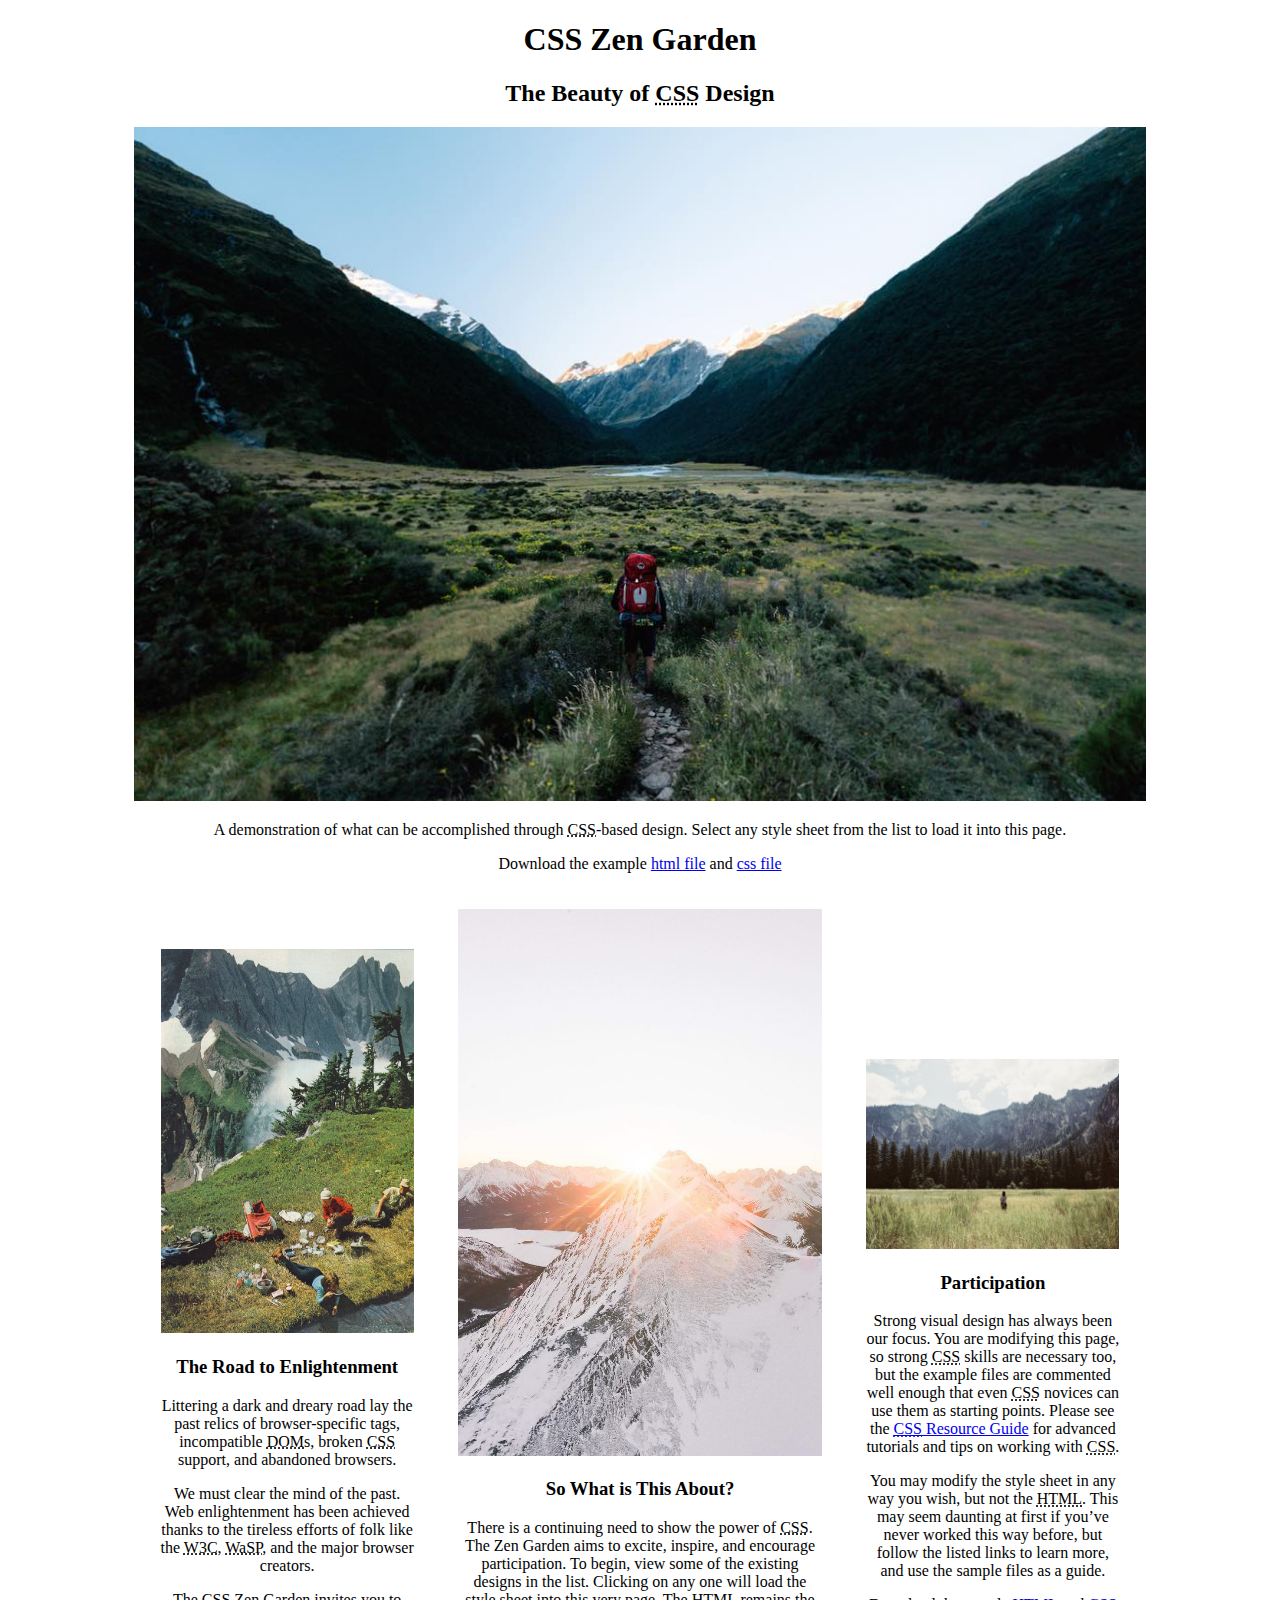
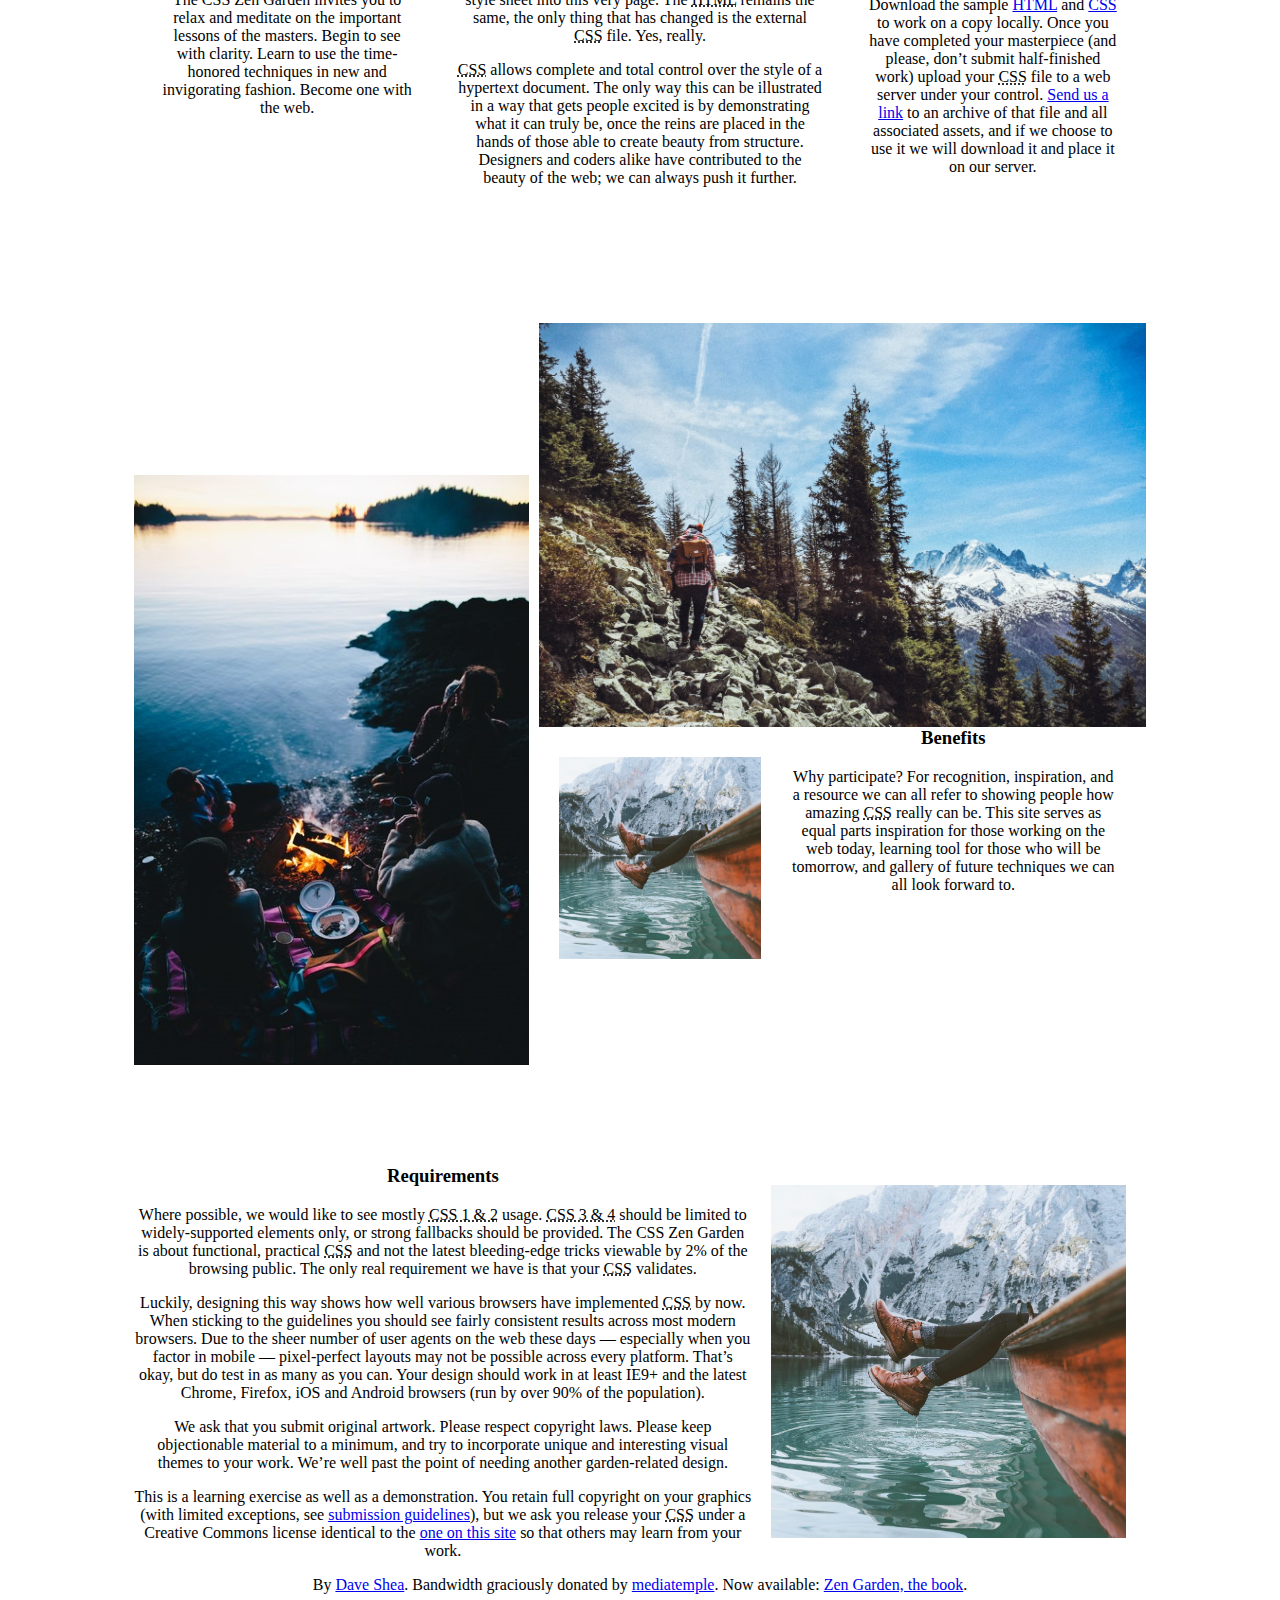
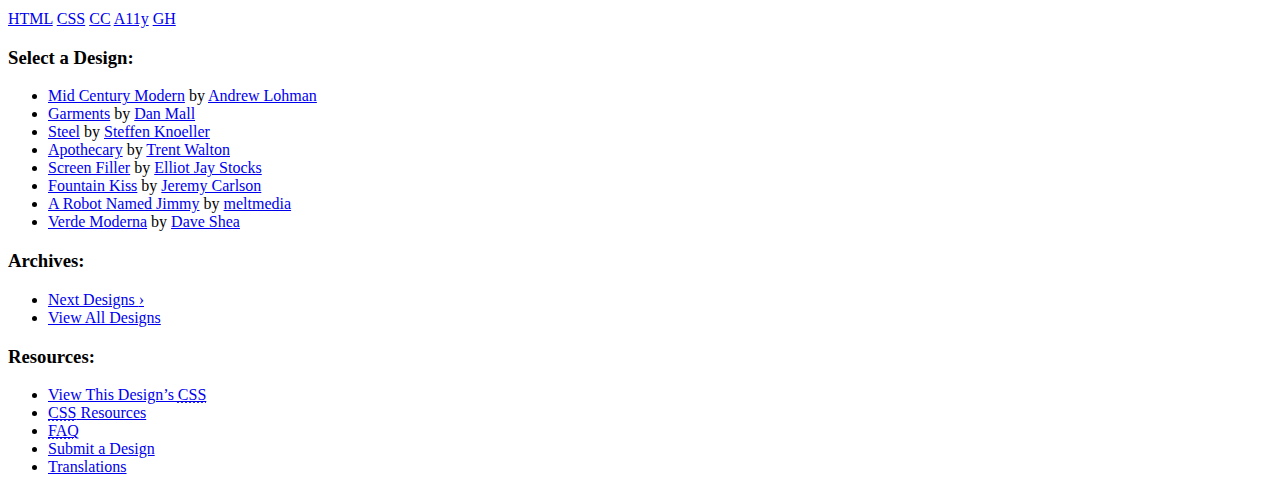
==== index (3).html @ f0971a2b "Redoing outline" ====
<!DOCTYPE html>
<html lang="en">
<head>
	<meta charset="utf-8">
	<title>CSS Zen Garden: The Beauty of CSS Design</title>

	<link rel="stylesheet" media="screen" href="style.css?v=8may2013">
	<link rel="alternate" type="application/rss+xml" title="RSS" href="http://www.csszengarden.com/zengarden.xml">

	<meta name="viewport" content="width=device-width, initial-scale=1.0">
	<meta name="author" content="Dave Shea">
	<meta name="description" content="A demonstration of what can be accomplished visually through CSS-based design.">
	<meta name="robots" content="all">


	<!--[if lt IE 9]>
	<script src="script/html5shiv.js"></script>
	<![endif]-->
</head>

<!--



	View source is a feature, not a bug. Thanks for your curiosity and
	interest in participating!

	Here are the submission guidelines for the new and improved csszengarden.com:

	- CSS3? Of course! Prefix for ALL browsers where necessary.
	- go responsive; test your layout at multiple screen sizes.
	- your browser testing baseline: IE9+, recent Chrome/Firefox/Safari, and iOS/Android
	- Graceful degradation is acceptable, and in fact highly encouraged.
	- use classes for styling. Don't use ids.
	- web fonts are cool, just make sure you have a license to share the files. Hosted
	  services that are applied via the CSS file (ie. Google Fonts) will work fine, but
	  most that require custom HTML won't. TypeKit is supported, see the readme on this
	  page for usage instructions: https://github.com/mezzoblue/csszengarden.com/

	And a few tips on building your CSS file:

	- use :first-child, :last-child and :nth-child to get at non-classed elements
	- use ::before and ::after to create pseudo-elements for extra styling
	- use multiple background images to apply as many as you need to any element
	- use the Kellum Method for image replacement, if still needed. http://goo.gl/GXxdI
	- don't rely on the extra divs at the bottom. Use ::before and ::after instead.


-->

<body id="css-zen-garden">
<div class="page-wrapper">


		<header role="banner">

			<h1>CSS Zen Garden</h1>
			<h2>The Beauty of <abbr title="Cascading Style Sheets">CSS</abbr> Design</h2>
			<img src="Assets/hero.jpg">
		</header>

		<div class="summary" id="zen-summary" role="article">
			<p>A demonstration of what can be accomplished through <abbr title="Cascading Style Sheets">CSS</abbr>-based design. Select any style sheet from the list to load it into this page.</p>
			<p>Download the example <a href="/examples/index" title="This page's source HTML code, not to be modified.">html file</a> and <a href="/examples/style.css" title="This page's sample CSS, the file you may modify.">css file</a></p>
		</div>

<div class="container">

		<div class="preamble" id="zen-preamble" role="article">
			<img src="Assets/img1.jpg">
			<h3>The Road to Enlightenment</h3>
			<p>Littering a dark and dreary road lay the past relics of browser-specific tags, incompatible <abbr title="Document Object Model">DOM</abbr>s, broken <abbr title="Cascading Style Sheets">CSS</abbr> support, and abandoned browsers.</p>
			<p>We must clear the mind of the past. Web enlightenment has been achieved thanks to the tireless efforts of folk like the <abbr title="World Wide Web Consortium">W3C</abbr>, <abbr title="Web Standards Project">WaSP</abbr>, and the major browser creators.</p>
			<p>The CSS Zen Garden invites you to relax and meditate on the important lessons of the masters. Begin to see with clarity. Learn to use the time-honored techniques in new and invigorating fashion. Become one with the web.</p>
		</div>

		<div class="explanation" id="zen-explanation" role="article">
			<img src="Assets/mount.jpg">
			<h3>So What is This About?</h3>
			<p>There is a continuing need to show the power of <abbr title="Cascading Style Sheets">CSS</abbr>. The Zen Garden aims to excite, inspire, and encourage participation. To begin, view some of the existing designs in the list. Clicking on any one will load the style sheet into this very page. The <abbr title="HyperText Markup Language">HTML</abbr> remains the same, the only thing that has changed is the external <abbr title="Cascading Style Sheets">CSS</abbr> file. Yes, really.</p>
			<p><abbr title="Cascading Style Sheets">CSS</abbr> allows complete and total control over the style of a hypertext document. The only way this can be illustrated in a way that gets people excited is by demonstrating what it can truly be, once the reins are placed in the hands of those able to create beauty from structure. Designers and coders alike have contributed to the beauty of the web; we can always push it further.</p>
		</div>

		<div class="participation" id="zen-participation" role="article">
			<img src="Assets/hike3.jpg">
			<h3>Participation</h3>
			<p>Strong visual design has always been our focus. You are modifying this page, so strong <abbr title="Cascading Style Sheets">CSS</abbr> skills are necessary too, but the example files are commented well enough that even <abbr title="Cascading Style Sheets">CSS</abbr> novices can use them as starting points. Please see the <a href="http://www.mezzoblue.com/zengarden/resources/" title="A listing of CSS-related resources"><abbr title="Cascading Style Sheets">CSS</abbr> Resource Guide</a> for advanced tutorials and tips on working with <abbr title="Cascading Style Sheets">CSS</abbr>.</p>
			<p>You may modify the style sheet in any way you wish, but not the <abbr title="HyperText Markup Language">HTML</abbr>. This may seem daunting at first if you&#8217;ve never worked this way before, but follow the listed links to learn more, and use the sample files as a guide.</p>
			<p>Download the sample <a href="/examples/index" title="This page's source HTML code, not to be modified.">HTML</a> and <a href="/examples/style.css" title="This page's sample CSS, the file you may modify.">CSS</a> to work on a copy locally. Once you have completed your masterpiece (and please, don&#8217;t submit half-finished work) upload your <abbr title="Cascading Style Sheets">CSS</abbr> file to a web server under your control. <a href="http://www.mezzoblue.com/zengarden/submit/" title="Use the contact form to send us your CSS file">Send us a link</a> to an archive of that file and all associated assets, and if we choose to use it we will download it and place it on our server.</p>
		</div>

</div>

<div class="cont1">
	<img class= "hike" src="Assets/imghike.jpg">
	<img class="four" src="Assets/image4.jpg">
	<img class="feet" src="Assets/feet.jpg">

		<div class="benefits" id="zen-benefits" role="article">
			<h3>Benefits</h3>
			<p>Why participate? For recognition, inspiration, and a resource we can all refer to showing people how amazing <abbr title="Cascading Style Sheets">CSS</abbr> really can be. This site serves as equal parts inspiration for those working on the web today, learning tool for those who will be tomorrow, and gallery of future techniques we can all look forward to.</p>
		</div>
</div



<div class="cont2"

		<div class="requirements" id="zen-requirements" role="article">
			<img class="feets" src="Assets/feet.jpg">
			<h3>Requirements</h3>
			<p>Where possible, we would like to see mostly <abbr title="Cascading Style Sheets, levels 1 and 2">CSS 1 &amp; 2</abbr> usage. <abbr title="Cascading Style Sheets, levels 3 and 4">CSS 3 &amp; 4</abbr> should be limited to widely-supported elements only, or strong fallbacks should be provided. The CSS Zen Garden is about functional, practical <abbr title="Cascading Style Sheets">CSS</abbr> and not the latest bleeding-edge tricks viewable by 2% of the browsing public. The only real requirement we have is that your <abbr title="Cascading Style Sheets">CSS</abbr> validates.</p>
			<p>Luckily, designing this way shows how well various browsers have implemented <abbr title="Cascading Style Sheets">CSS</abbr> by now. When sticking to the guidelines you should see fairly consistent results across most modern browsers. Due to the sheer number of user agents on the web these days &#8212; especially when you factor in mobile &#8212; pixel-perfect layouts may not be possible across every platform. That&#8217;s okay, but do test in as many as you can. Your design should work in at least IE9+ and the latest Chrome, Firefox, iOS and Android browsers (run by over 90% of the population).</p>
			<p>We ask that you submit original artwork. Please respect copyright laws. Please keep objectionable material to a minimum, and try to incorporate unique and interesting visual themes to your work. We&#8217;re well past the point of needing another garden-related design.</p>
			<p>This is a learning exercise as well as a demonstration. You retain full copyright on your graphics (with limited exceptions, see <a href="http://www.mezzoblue.com/zengarden/submit/guidelines/">submission guidelines</a>), but we ask you release your <abbr title="Cascading Style Sheets">CSS</abbr> under a Creative Commons license identical to the <a href="http://creativecommons.org/licenses/by-nc-sa/3.0/" title="View the Zen Garden's license information.">one on this site</a> so that others may learn from your work.</p>
			<p role="contentinfo">By <a href="http://www.mezzoblue.com/">Dave Shea</a>. Bandwidth graciously donated by <a href="http://www.mediatemple.net/">mediatemple</a>. Now available: <a href="http://www.amazon.com/exec/obidos/ASIN/0321303474/mezzoblue-20/">Zen Garden, the book</a>.</p>
		</div>
	</div>

		<footer>
			<a href="http://validator.w3.org/check/referer" title="Check the validity of this site&#8217;s HTML" class="zen-validate-html">HTML</a>
			<a href="http://jigsaw.w3.org/css-validator/check/referer" title="Check the validity of this site&#8217;s CSS" class="zen-validate-css">CSS</a>
			<a href="http://creativecommons.org/licenses/by-nc-sa/3.0/" title="View the Creative Commons license of this site: Attribution-NonCommercial-ShareAlike." class="zen-license">CC</a>
			<a href="http://mezzoblue.com/zengarden/faq/#aaa" title="Read about the accessibility of this site" class="zen-accessibility">A11y</a>
			<a href="https://github.com/mezzoblue/csszengarden.com" title="Fork this site on Github" class="zen-github">GH</a>
		</footer>




	<aside class="sidebar" role="complementary">
		<div class="wrapper">

			<div class="design-selection" id="design-selection">
				<h3 class="select">Select a Design:</h3>
				<nav role="navigation">
					<ul>
					<li>
						<a href="/221/" class="design-name">Mid Century Modern</a> by						<a href="http://andrewlohman.com/" class="designer-name">Andrew Lohman</a>
					</li>					<li>
						<a href="/220/" class="design-name">Garments</a> by						<a href="http://danielmall.com/" class="designer-name">Dan Mall</a>
					</li>					<li>
						<a href="/219/" class="design-name">Steel</a> by						<a href="http://steffen-knoeller.de" class="designer-name">Steffen Knoeller</a>
					</li>					<li>
						<a href="/218/" class="design-name">Apothecary</a> by						<a href="http://trentwalton.com" class="designer-name">Trent Walton</a>
					</li>					<li>
						<a href="/217/" class="design-name">Screen Filler</a> by						<a href="http://elliotjaystocks.com/" class="designer-name">Elliot Jay Stocks</a>
					</li>					<li>
						<a href="/216/" class="design-name">Fountain Kiss</a> by						<a href="http://jeremycarlson.com" class="designer-name">Jeremy Carlson</a>
					</li>					<li>
						<a href="/215/" class="design-name">A Robot Named Jimmy</a> by						<a href="http://meltmedia.com/" class="designer-name">meltmedia</a>
					</li>					<li>
						<a href="/214/" class="design-name">Verde Moderna</a> by						<a href="http://www.mezzoblue.com/" class="designer-name">Dave Shea</a>
					</li>					</ul>
				</nav>
			</div>

			<div class="design-archives" id="design-archives">
				<h3 class="archives">Archives:</h3>
				<nav role="navigation">
					<ul>
						<li class="next">
							<a href="/214/page1">
								Next Designs <span class="indicator">&rsaquo;</span>
							</a>
						</li>
						<li class="viewall">
							<a href="http://www.mezzoblue.com/zengarden/alldesigns/" title="View every submission to the Zen Garden.">
								View All Designs							</a>
						</li>
					</ul>
				</nav>
			</div>

			<div class="zen-resources" id="zen-resources">
				<h3 class="resources">Resources:</h3>
				<ul>
					<li class="view-css">
						<a href="style.css" title="View the source CSS file of the currently-viewed design.">
							View This Design&#8217;s <abbr title="Cascading Style Sheets">CSS</abbr>						</a>
					</li>
					<li class="css-resources">
						<a href="http://www.mezzoblue.com/zengarden/resources/" title="Links to great sites with information on using CSS.">
							<abbr title="Cascading Style Sheets">CSS</abbr> Resources						</a>
					</li>
					<li class="zen-faq">
						<a href="http://www.mezzoblue.com/zengarden/faq/" title="A list of Frequently Asked Questions about the Zen Garden.">
							<abbr title="Frequently Asked Questions">FAQ</abbr>						</a>
					</li>
					<li class="zen-submit">
						<a href="http://www.mezzoblue.com/zengarden/submit/" title="Send in your own CSS file.">
							Submit a Design						</a>
					</li>
					<li class="zen-translations">
						<a href="http://www.mezzoblue.com/zengarden/translations/" title="View translated versions of this page.">
							Translations						</a>
					</li>
				</ul>
			</div>
		</div>
	</aside>


</div>

<!--

	These superfluous divs/spans were originally provided as catch-alls to add extra imagery.
	These days we have full ::before and ::after support, favour using those instead.
	These only remain for historical design compatibility. They might go away one day.

-->
<div class="extra1" role="presentation"></div><div class="extra2" role="presentation"></div><div class="extra3" role="presentation"></div>
<div class="extra4" role="presentation"></div><div class="extra5" role="presentation"></div><div class="extra6" role="presentation"></div>

</body>
</html>
---- style.css ----
.page-wrapper{
  width:80%;
  text-align: center;
  margin:auto;
}
*{
  box-sizing: border-box;
}

/*3 photos
*/

.container{
  width:100%;
  margin:auto;

}
img{
  width:100%;
}
#zen-preamble{
  width:29%;
  display: inline-block;
  padding: 20px;
  vertical-align: top;
  margin-top:40px;
  }

#zen-explanation{
  width:40%;
  display: inline-block;
  padding: 20px;
  vertical-align: top;

}
#zen-participation{
  width:29%;
    display: inline-block;
    padding: 20px;
    vertical-align: top;
    margin-top:150px;

}


/*benefits section*/

.cont1{
  max-height:1200px;
  overflow: hidden;
  margin-bottom: 100px;
  margin-top: 100px;
}
.hike{
  width:60%;
  float:right;

}
.feet{
  width:20%;
  margin-right:39%;
  float:left;
  margin:30px;
}

.four{
  float: left;
  width:39%;
  margin-top:15%;
}
.benefits{
margin-right:20%;
margin:30px;


}

/*requirements section*/
.feets{
  width:39%;
  float:right;
  padding:20px;
}
.requirements{
  margin-right: 40%;

}
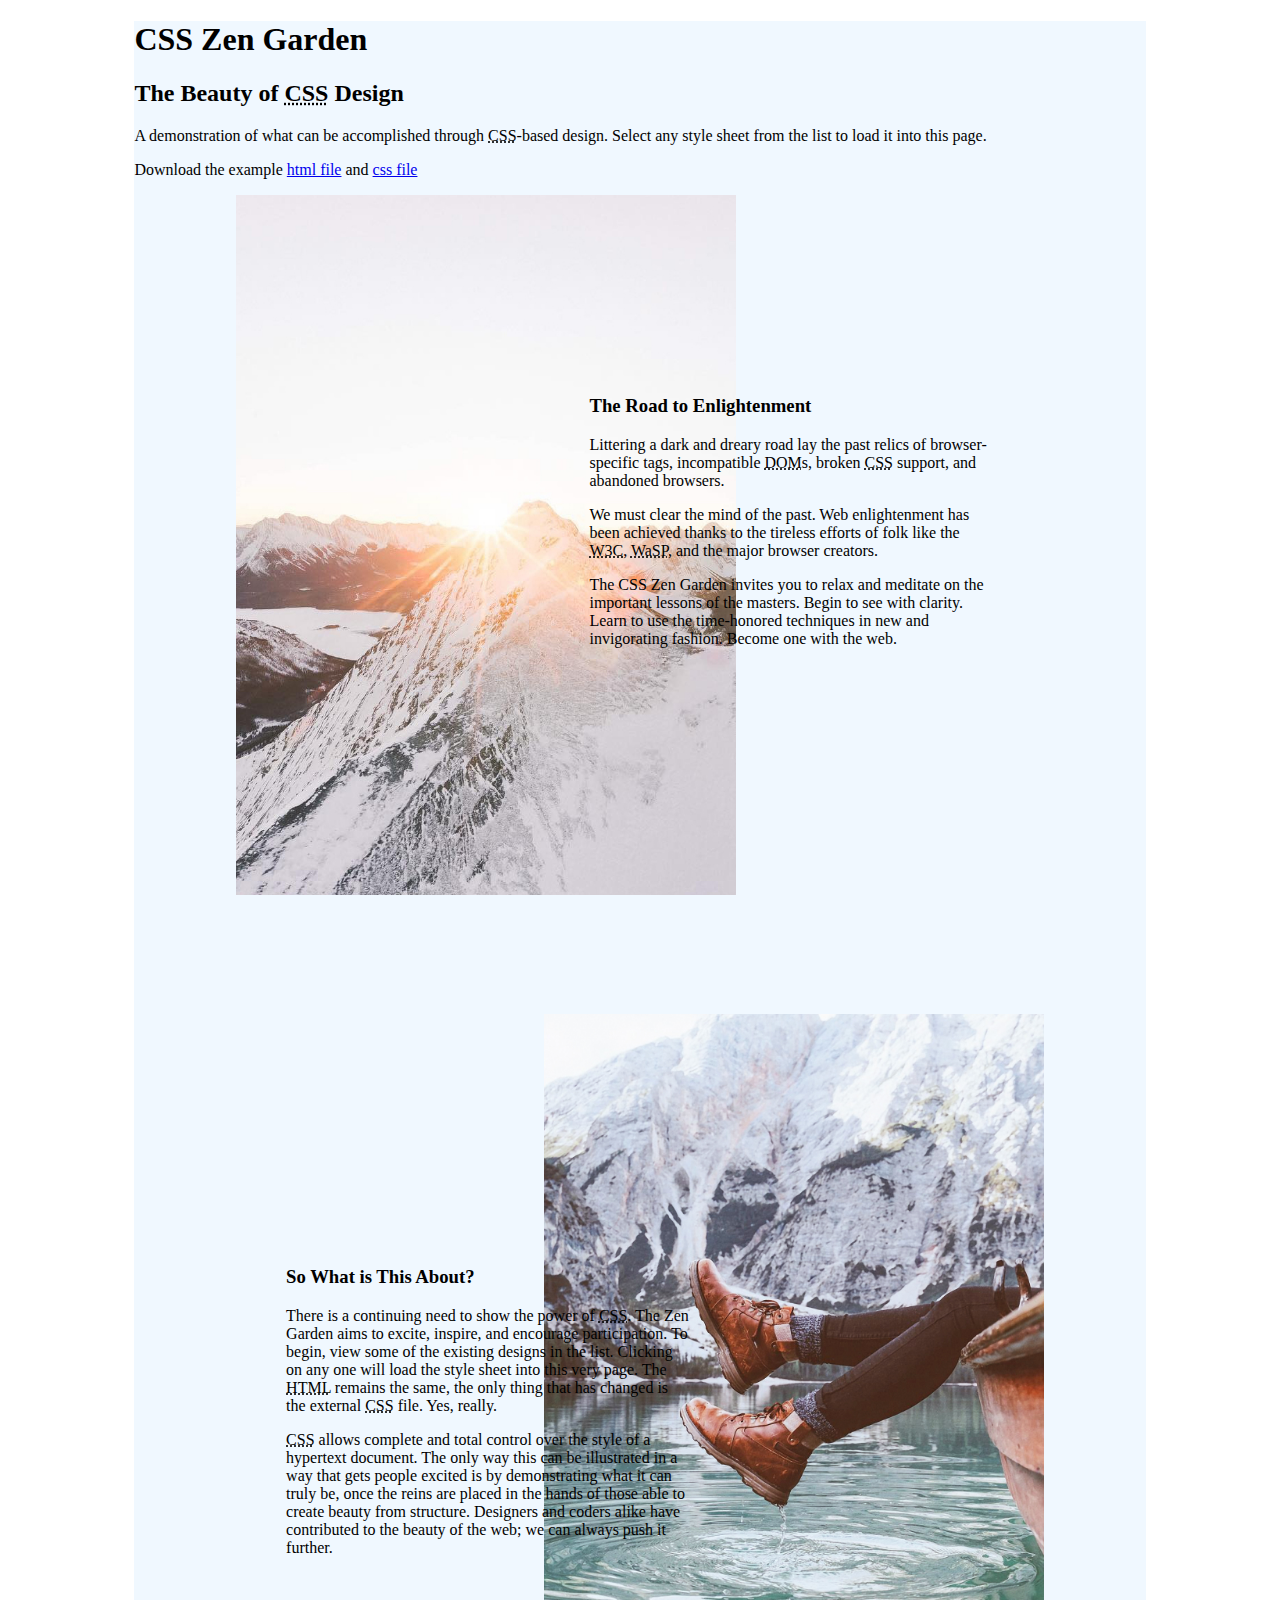
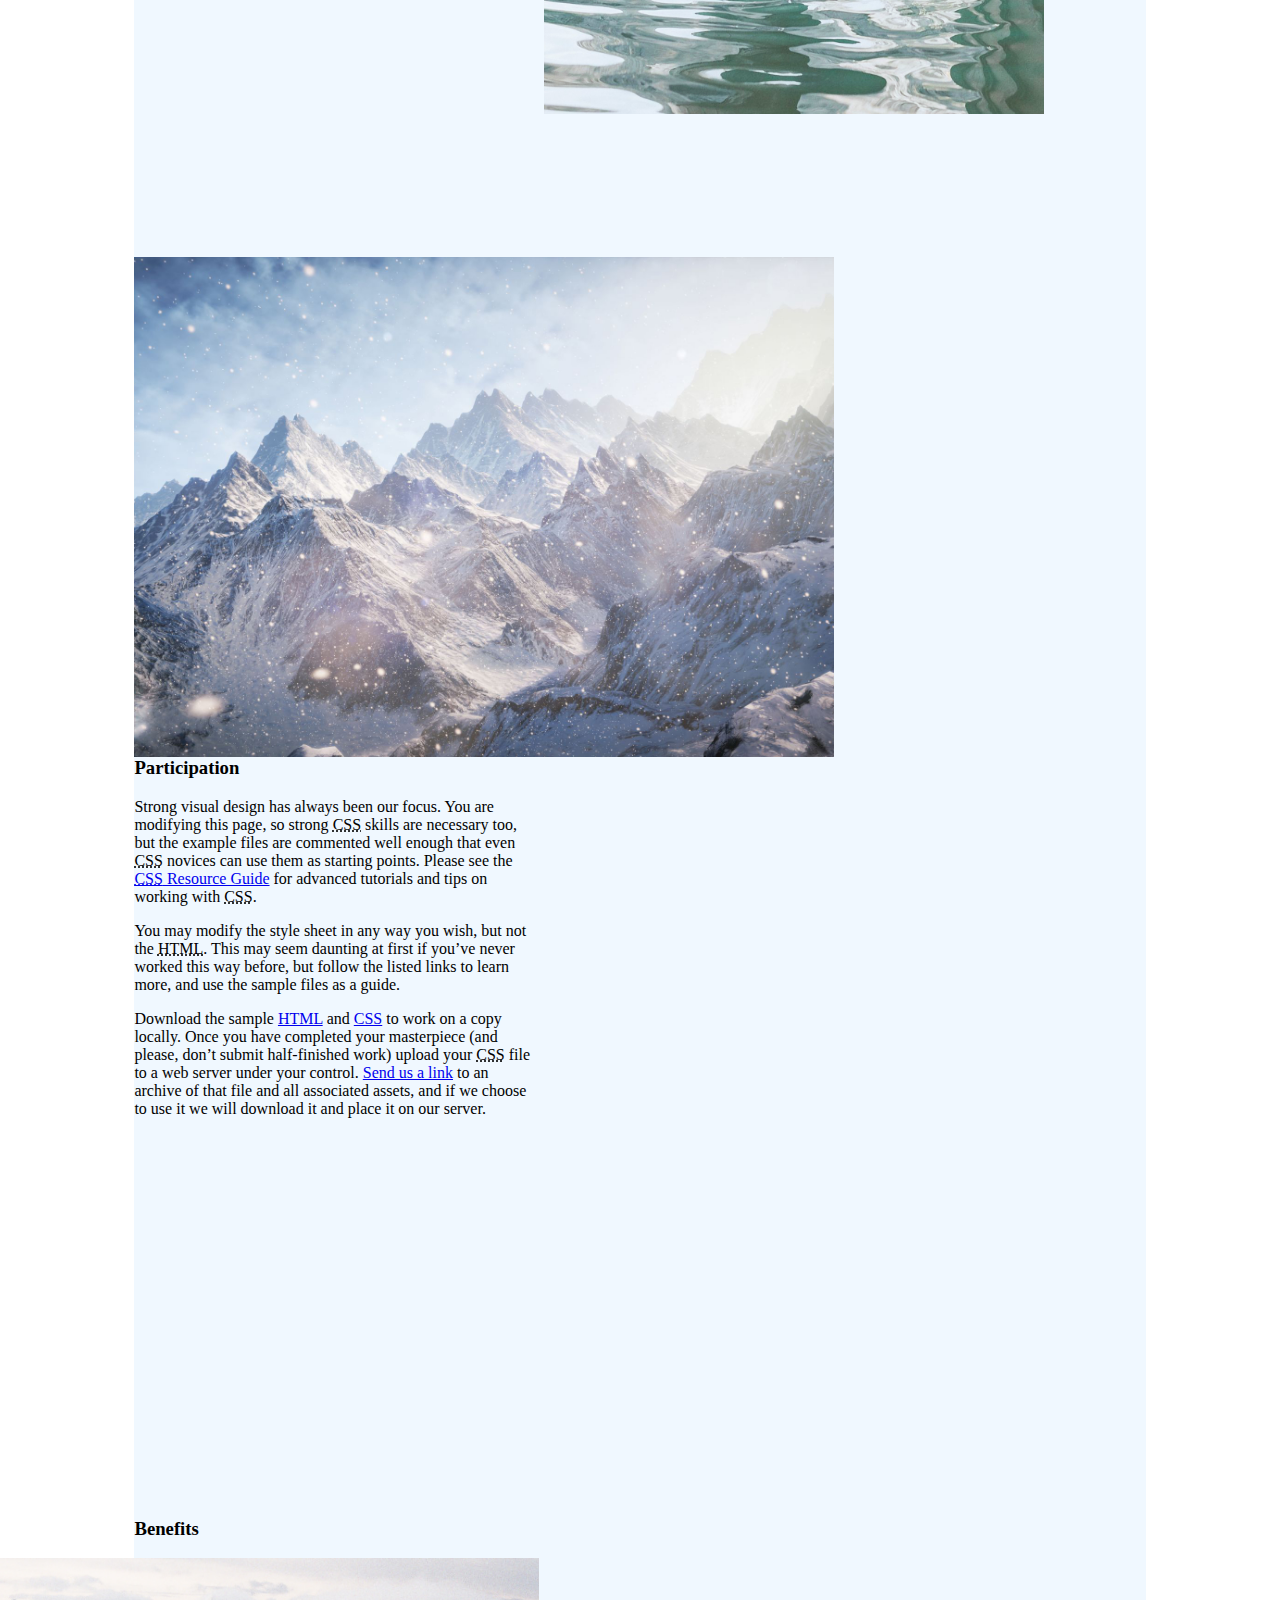
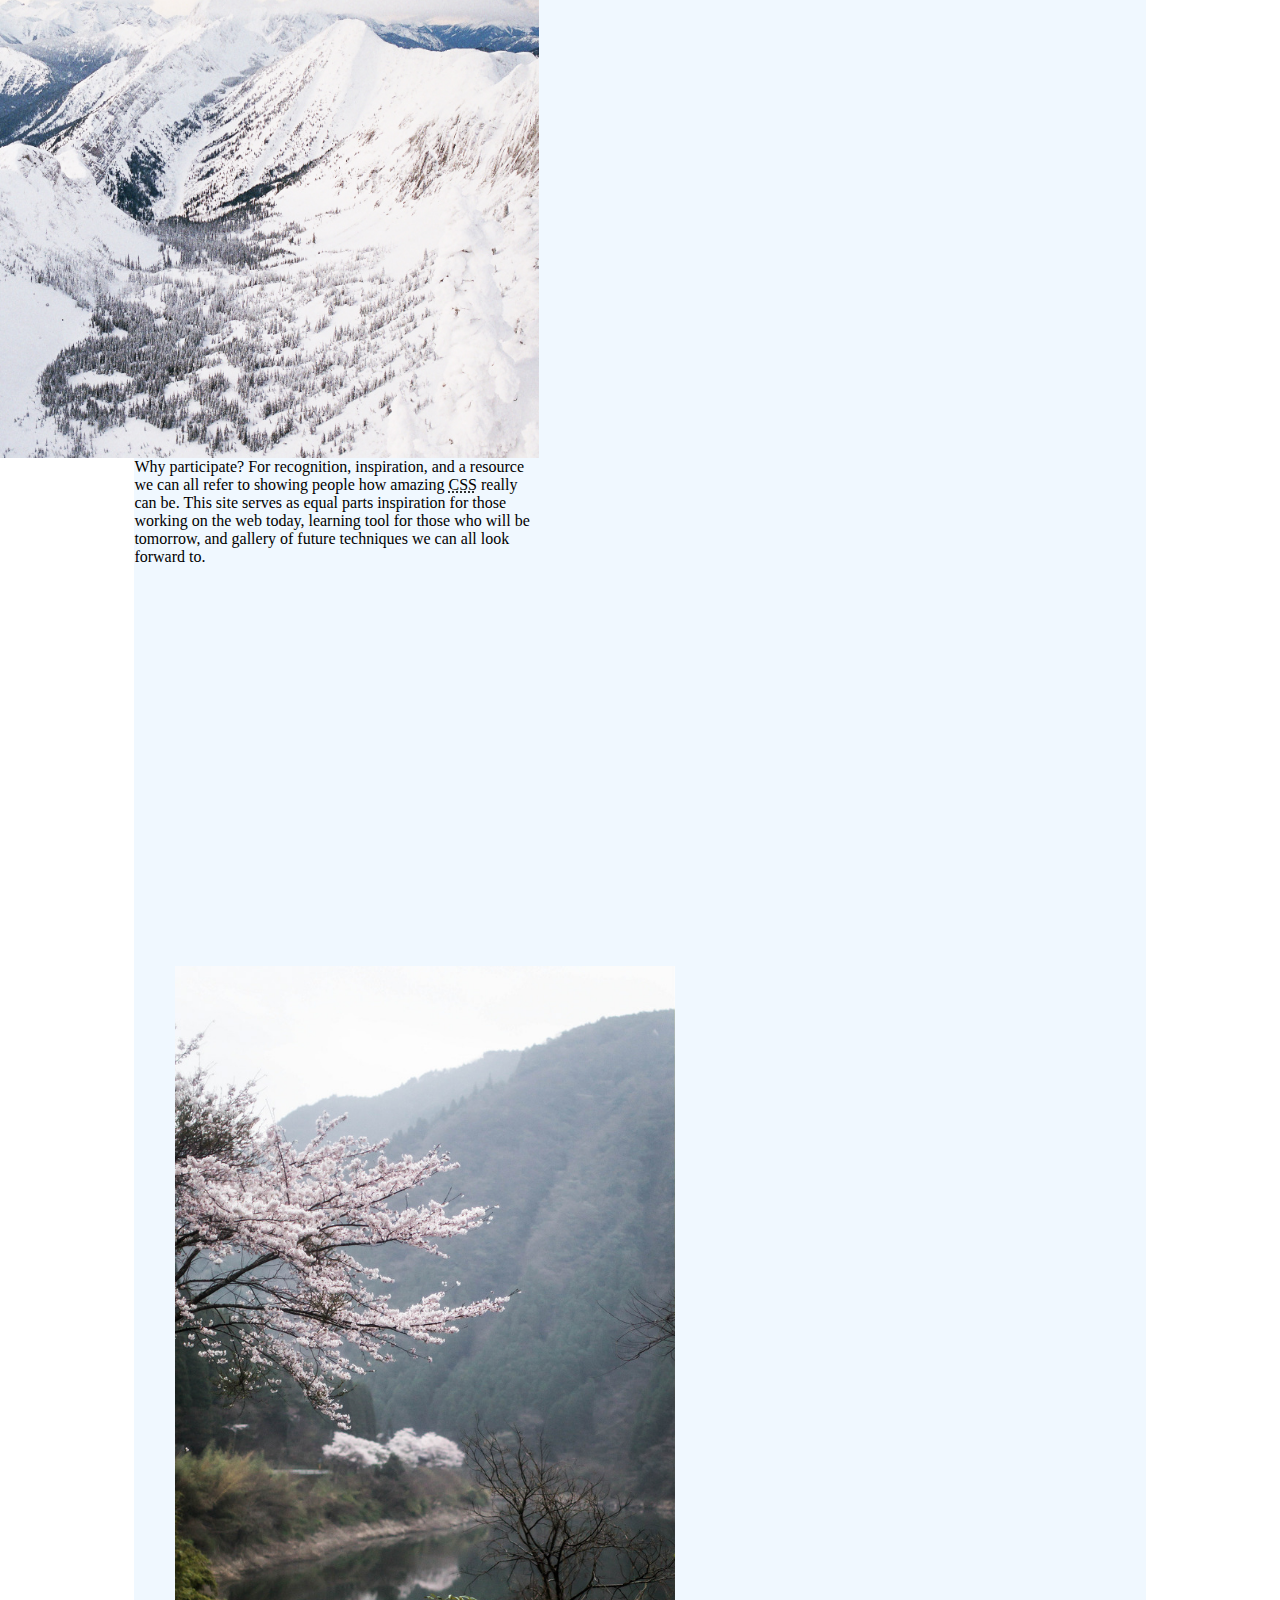
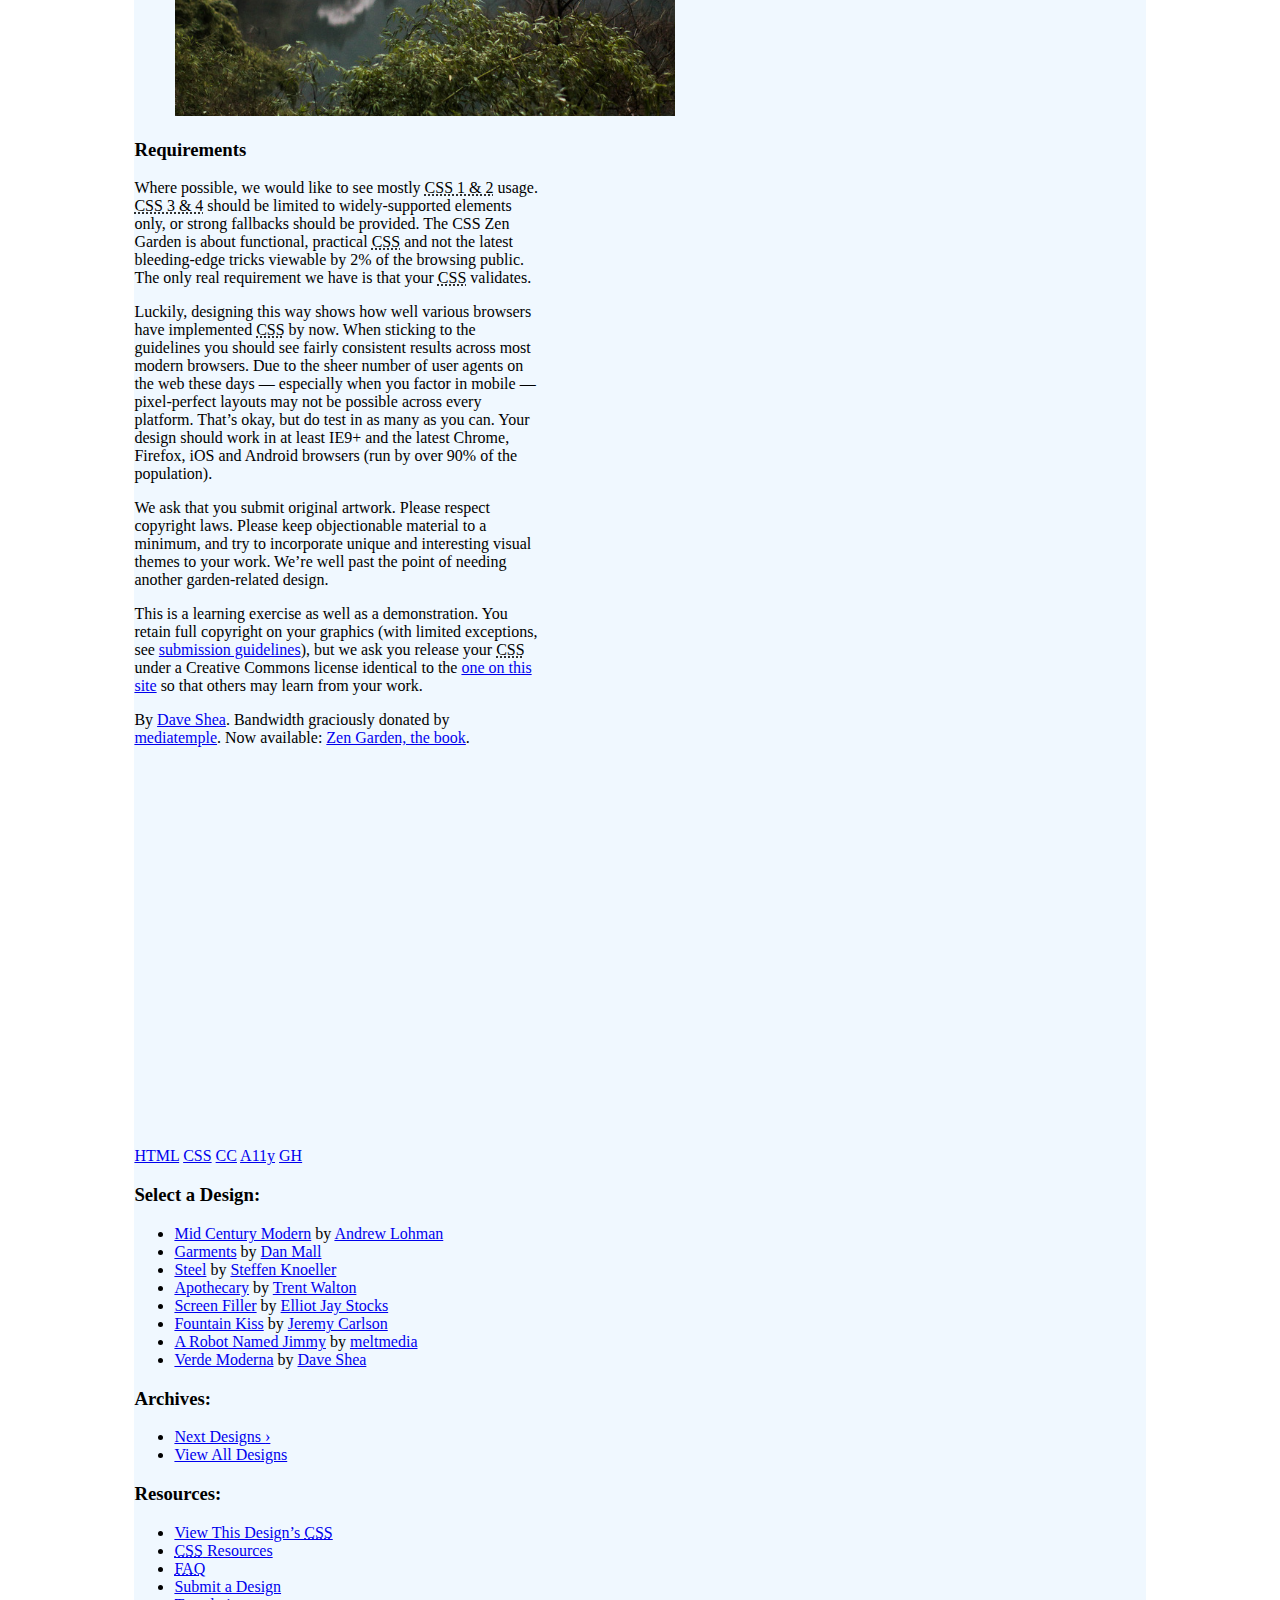
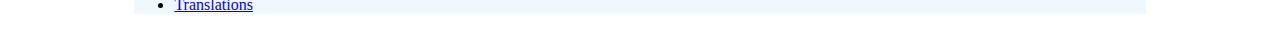
==== commit fb9110b4: "changing layout and photos once more" ====
--- a/index (3).html
+++ b/index (3).html
@@ -56,7 +56,6 @@
 
 			<h1>CSS Zen Garden</h1>
 			<h2>The Beauty of <abbr title="Cascading Style Sheets">CSS</abbr> Design</h2>
-			<img src="Assets/hero.jpg">
 		</header>
 
 		<div class="summary" id="zen-summary" role="article">
@@ -64,50 +63,48 @@
 			<p>Download the example <a href="/examples/index" title="This page's source HTML code, not to be modified.">html file</a> and <a href="/examples/style.css" title="This page's sample CSS, the file you may modify.">css file</a></p>
 		</div>
 
-<div class="container">
-
+
+
+<img class="first" align="left" src="Assets/first.jpg">
 		<div class="preamble" id="zen-preamble" role="article">
-			<img src="Assets/img1.jpg">
 			<h3>The Road to Enlightenment</h3>
 			<p>Littering a dark and dreary road lay the past relics of browser-specific tags, incompatible <abbr title="Document Object Model">DOM</abbr>s, broken <abbr title="Cascading Style Sheets">CSS</abbr> support, and abandoned browsers.</p>
 			<p>We must clear the mind of the past. Web enlightenment has been achieved thanks to the tireless efforts of folk like the <abbr title="World Wide Web Consortium">W3C</abbr>, <abbr title="Web Standards Project">WaSP</abbr>, and the major browser creators.</p>
 			<p>The CSS Zen Garden invites you to relax and meditate on the important lessons of the masters. Begin to see with clarity. Learn to use the time-honored techniques in new and invigorating fashion. Become one with the web.</p>
 		</div>
 
+		<img class="second" align="right" src="Assets/second.jpg">
 		<div class="explanation" id="zen-explanation" role="article">
-			<img src="Assets/mount.jpg">
 			<h3>So What is This About?</h3>
 			<p>There is a continuing need to show the power of <abbr title="Cascading Style Sheets">CSS</abbr>. The Zen Garden aims to excite, inspire, and encourage participation. To begin, view some of the existing designs in the list. Clicking on any one will load the style sheet into this very page. The <abbr title="HyperText Markup Language">HTML</abbr> remains the same, the only thing that has changed is the external <abbr title="Cascading Style Sheets">CSS</abbr> file. Yes, really.</p>
 			<p><abbr title="Cascading Style Sheets">CSS</abbr> allows complete and total control over the style of a hypertext document. The only way this can be illustrated in a way that gets people excited is by demonstrating what it can truly be, once the reins are placed in the hands of those able to create beauty from structure. Designers and coders alike have contributed to the beauty of the web; we can always push it further.</p>
 		</div>
 
 		<div class="participation" id="zen-participation" role="article">
-			<img src="Assets/hike3.jpg">
+			<img class="third" align="left" src="Assets/third.jpg">
 			<h3>Participation</h3>
 			<p>Strong visual design has always been our focus. You are modifying this page, so strong <abbr title="Cascading Style Sheets">CSS</abbr> skills are necessary too, but the example files are commented well enough that even <abbr title="Cascading Style Sheets">CSS</abbr> novices can use them as starting points. Please see the <a href="http://www.mezzoblue.com/zengarden/resources/" title="A listing of CSS-related resources"><abbr title="Cascading Style Sheets">CSS</abbr> Resource Guide</a> for advanced tutorials and tips on working with <abbr title="Cascading Style Sheets">CSS</abbr>.</p>
 			<p>You may modify the style sheet in any way you wish, but not the <abbr title="HyperText Markup Language">HTML</abbr>. This may seem daunting at first if you&#8217;ve never worked this way before, but follow the listed links to learn more, and use the sample files as a guide.</p>
 			<p>Download the sample <a href="/examples/index" title="This page's source HTML code, not to be modified.">HTML</a> and <a href="/examples/style.css" title="This page's sample CSS, the file you may modify.">CSS</a> to work on a copy locally. Once you have completed your masterpiece (and please, don&#8217;t submit half-finished work) upload your <abbr title="Cascading Style Sheets">CSS</abbr> file to a web server under your control. <a href="http://www.mezzoblue.com/zengarden/submit/" title="Use the contact form to send us your CSS file">Send us a link</a> to an archive of that file and all associated assets, and if we choose to use it we will download it and place it on our server.</p>
 		</div>
 
-</div>
-
-<div class="cont1">
-	<img class= "hike" src="Assets/imghike.jpg">
-	<img class="four" src="Assets/image4.jpg">
-	<img class="feet" src="Assets/feet.jpg">
+
+
+
 
 		<div class="benefits" id="zen-benefits" role="article">
 			<h3>Benefits</h3>
+			<img class="fourth" align="right" src="Assets/fourth.jpg"
 			<p>Why participate? For recognition, inspiration, and a resource we can all refer to showing people how amazing <abbr title="Cascading Style Sheets">CSS</abbr> really can be. This site serves as equal parts inspiration for those working on the web today, learning tool for those who will be tomorrow, and gallery of future techniques we can all look forward to.</p>
 		</div>
-</div
-
-
-
-<div class="cont2"
+
+
+
+
+
 
 		<div class="requirements" id="zen-requirements" role="article">
-			<img class="feets" src="Assets/feet.jpg">
+			<img class="fifth" src="Assets/fifth.jpg">
 			<h3>Requirements</h3>
 			<p>Where possible, we would like to see mostly <abbr title="Cascading Style Sheets, levels 1 and 2">CSS 1 &amp; 2</abbr> usage. <abbr title="Cascading Style Sheets, levels 3 and 4">CSS 3 &amp; 4</abbr> should be limited to widely-supported elements only, or strong fallbacks should be provided. The CSS Zen Garden is about functional, practical <abbr title="Cascading Style Sheets">CSS</abbr> and not the latest bleeding-edge tricks viewable by 2% of the browsing public. The only real requirement we have is that your <abbr title="Cascading Style Sheets">CSS</abbr> validates.</p>
 			<p>Luckily, designing this way shows how well various browsers have implemented <abbr title="Cascading Style Sheets">CSS</abbr> by now. When sticking to the guidelines you should see fairly consistent results across most modern browsers. Due to the sheer number of user agents on the web these days &#8212; especially when you factor in mobile &#8212; pixel-perfect layouts may not be possible across every platform. That&#8217;s okay, but do test in as many as you can. Your design should work in at least IE9+ and the latest Chrome, Firefox, iOS and Android browsers (run by over 90% of the population).</p>
@@ -115,7 +112,7 @@
 			<p>This is a learning exercise as well as a demonstration. You retain full copyright on your graphics (with limited exceptions, see <a href="http://www.mezzoblue.com/zengarden/submit/guidelines/">submission guidelines</a>), but we ask you release your <abbr title="Cascading Style Sheets">CSS</abbr> under a Creative Commons license identical to the <a href="http://creativecommons.org/licenses/by-nc-sa/3.0/" title="View the Zen Garden's license information.">one on this site</a> so that others may learn from your work.</p>
 			<p role="contentinfo">By <a href="http://www.mezzoblue.com/">Dave Shea</a>. Bandwidth graciously donated by <a href="http://www.mediatemple.net/">mediatemple</a>. Now available: <a href="http://www.amazon.com/exec/obidos/ASIN/0321303474/mezzoblue-20/">Zen Garden, the book</a>.</p>
 		</div>
-	</div>
+
 
 		<footer>
 			<a href="http://validator.w3.org/check/referer" title="Check the validity of this site&#8217;s HTML" class="zen-validate-html">HTML</a>
--- a/style.css
+++ b/style.css
@@ -1,88 +1,71 @@
 
 .page-wrapper{
   width:80%;
-  text-align: center;
   margin:auto;
+  background-color: aliceblue;
 }
 *{
   box-sizing: border-box;
 }
+img{
+  width:500px;
+}
 
-/*3 photos
-*/
+/*first*/
+.first{
+  width:500px;
+  margin-left: 10%;
+}
+.preamble{
+  width:40%;
+  bottom:500px;
+  left:45%;
+  position:relative;
+  text-align: left;
+}
+/*second*/
 
-.container{
-  width:100%;
-  margin:auto;
-
+.second{
+  width:500px;
+  margin-top:-150px;
+  margin-right:10%;
 }
-img{
-  width:100%;
-}
-#zen-preamble{
-  width:29%;
-  display: inline-block;
-  padding: 20px;
-  vertical-align: top;
-  margin-top:40px;
-  }
-
-#zen-explanation{
+.explanation{
   width:40%;
-  display: inline-block;
-  padding: 20px;
-  vertical-align: top;
-
-}
-#zen-participation{
-  width:29%;
-    display: inline-block;
-    padding: 20px;
-    vertical-align: top;
-    margin-top:150px;
+  position:relative;
+  text-align: left;
+  left:15%;
+  top:100px;
+  margin-bottom: 400px;
 
 }
 
 
-/*benefits section*/
-
-.cont1{
-  max-height:1200px;
-  overflow: hidden;
-  margin-bottom: 100px;
-  margin-top: 100px;
-}
-.hike{
-  width:60%;
-  float:right;
+/*third*/
+.third{
+  width:700px;
 
 }
-.feet{
-  width:20%;
-  margin-right:39%;
-  float:left;
-  margin:30px;
+.participation{
+margin-bottom: 400px;
+width:40%;
+}
+/*fourth*/
+.fourth{
+  width:700px;
+}
+.benefits{
+margin-bottom: 400px;
+width:40%;
 }
 
-.four{
-  float: left;
-  width:39%;
-  margin-top:15%;
-}
-.benefits{
-margin-right:20%;
-margin:30px;
+/*fifth*/
 
-
-}
-
-/*requirements section*/
-.feets{
-  width:39%;
-  float:right;
-  padding:20px;
+.fifth{
+  width:500px;
+  margin-left: 10%;
 }
 .requirements{
-  margin-right: 40%;
-
+  margin-bottom: 400px;
+  width:40%;
 }
